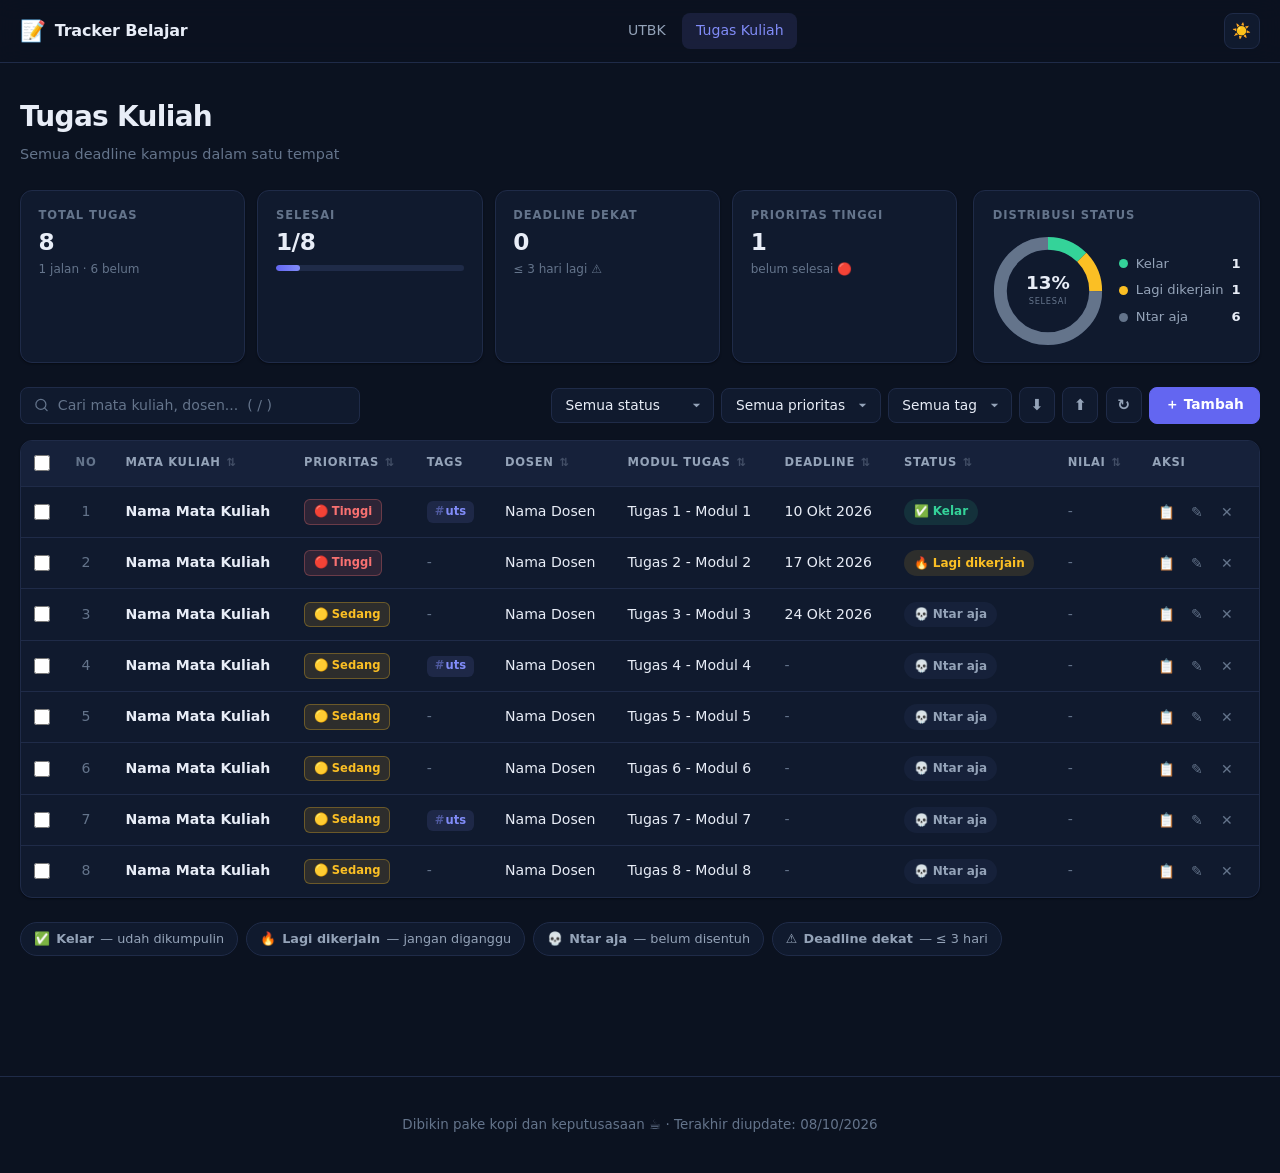
==== tugas.html @ 646f605d "init: tracker belajar" ====
<!DOCTYPE html>
<html lang="id">

<head>
    <meta charset="UTF-8">
    <meta name="viewport" content="width=device-width, initial-scale=1.0">
    <meta name="description" content="Tracker tugas kuliah">
    <meta name="theme-color" content="#0b1220">
    <title>Tugas Kuliah · Tracker Belajar</title>
    <link rel="icon" href="data:image/svg+xml,%3Csvg xmlns='http://www.w3.org/2000/svg' viewBox='0 0 100 100'%3E%3Ctext y='.9em' font-size='90'%3E%F0%9F%93%9A%3C/text%3E%3C/svg%3E">
    <link rel="manifest" href="manifest.json">
    <link rel="stylesheet" href="css/style.css">
</head>

<body data-page="tugas">

    <header class="site-header">
        <div class="container header-inner">
            <a href="index.html" class="brand">
                <span class="brand-icon">📝</span>
                <span class="brand-text">Tracker Belajar</span>
            </a>
            <nav class="nav">
                <a href="index.html" class="nav-link">UTBK</a>
                <a href="tugas.html" class="nav-link active">Tugas Kuliah</a>
            </nav>
            <div class="header-actions">
                <button class="icon-round" id="btn-theme" title="Ganti tema" aria-label="Ganti tema">☀️</button>
            </div>
        </div>
    </header>

    <main class="container">

        <section class="hero">
            <h1>Tugas Kuliah</h1>
            <p class="subtitle">Semua deadline kampus dalam satu tempat</p>
        </section>

        <section class="dashboard">
            <div class="stats" id="stats" aria-label="Statistik"></div>
            <div class="chart-card">
                <div class="chart-title">Distribusi Status</div>
                <div class="chart-wrap">
                    <svg id="chart" viewBox="0 0 120 120" aria-hidden="true"></svg>
                    <div class="chart-legend" id="chart-legend"></div>
                </div>
            </div>
        </section>

        <section class="toolbar">
            <div class="search-box">
                <svg viewBox="0 0 24 24" fill="none" stroke="currentColor" stroke-width="2" stroke-linecap="round" stroke-linejoin="round" aria-hidden="true">
                    <circle cx="11" cy="11" r="8"></circle>
                    <line x1="21" y1="21" x2="16.65" y2="16.65"></line>
                </svg>
                <input type="search" id="search" placeholder="Cari mata kuliah, dosen...  ( / )" aria-label="Cari">
            </div>
            <div class="filters">
                <select id="filter-status" aria-label="Filter status">
                    <option value="all">Semua status</option>
                    <option value="selesai">✅ Kelar</option>
                    <option value="progress">🔥 Lagi dikerjain</option>
                    <option value="pending">💀 Ntar aja</option>
                </select>
                <select id="filter-priority" aria-label="Filter prioritas">
                    <option value="all">Semua prioritas</option>
                    <option value="high">🔴 Tinggi</option>
                    <option value="med">🟡 Sedang</option>
                    <option value="low">🔵 Rendah</option>
                </select>
                <select id="filter-tag" aria-label="Filter tag">
                    <option value="all">Semua tag</option>
                </select>
                <button class="btn btn-icon" id="btn-export" title="Export JSON" aria-label="Export">⬇</button>
                <button class="btn btn-icon" id="btn-import" title="Import JSON" aria-label="Import">⬆</button>
                <button class="btn btn-icon" id="btn-reset" title="Reset ke data awal" aria-label="Reset">↻</button>
                <button class="btn btn-primary" id="btn-add" title="Tambah (N)">＋ Tambah</button>
                <input type="file" id="import-file" accept="application/json,.json" hidden>
            </div>
        </section>

        <div class="bulk-bar" id="bulk-bar" hidden>
            <span class="bulk-count" id="bulk-count">0 item dipilih</span>
            <span class="spacer"></span>
            <button class="btn btn-ghost" id="btn-bulk-clear">Batal</button>
            <button class="btn btn-danger" id="btn-bulk-delete">Hapus terpilih</button>
        </div>

        <section class="table-wrap">
            <table id="tugas-table">
                <thead></thead>
                <tbody></tbody>
            </table>
            <div id="empty-state" class="empty-state" hidden>
                <span class="emoji">🔍</span>
                <p>Tidak ada data yang cocok. Coba ubah filter atau kata kunci.</p>
            </div>
        </section>

        <section class="legend">
            <span class="legend-item">✅ <strong>Kelar</strong> — udah dikumpulin</span>
            <span class="legend-item">🔥 <strong>Lagi dikerjain</strong> — jangan diganggu</span>
            <span class="legend-item">💀 <strong>Ntar aja</strong> — belum disentuh</span>
            <span class="legend-item">⚠️ <strong>Deadline dekat</strong> — ≤ 3 hari</span>
        </section>

    </main>

    <footer class="site-footer">
        <div class="container">
            <p>Dibikin pake kopi dan keputusasaan ☕ · Terakhir diupdate:
                <time datetime="2026-10-08">08/10/2026</time>
            </p>
        </div>
    </footer>

    <!-- Timer bar disembunyikan di halaman ini (ga ada durasi), tapi tetap ada buat error safety -->
    <div class="running-timer" id="running-timer" hidden>
        <span class="running-dot"></span>
        <span class="running-label" id="running-label">Fokus</span>
        <span class="running-time" id="running-time">00:00:00</span>
        <button class="btn btn-primary" id="btn-stop-timer">Stop &amp; Simpan</button>
        <button class="btn btn-ghost" id="btn-cancel-timer">Batal</button>
    </div>

    <div class="modal-backdrop" id="modal" hidden>
        <div class="modal" role="dialog" aria-modal="true" aria-labelledby="modal-title">
            <header class="modal-header">
                <h2 id="modal-title">Tambah Data</h2>
                <button class="btn-close" id="modal-close" aria-label="Tutup">×</button>
            </header>
            <form id="form" class="modal-body" novalidate></form>
        </div>
    </div>

    <div class="toast-container" id="toast-container" aria-live="polite"></div>

    <script src="js/app.js"></script>
</body>

</html>
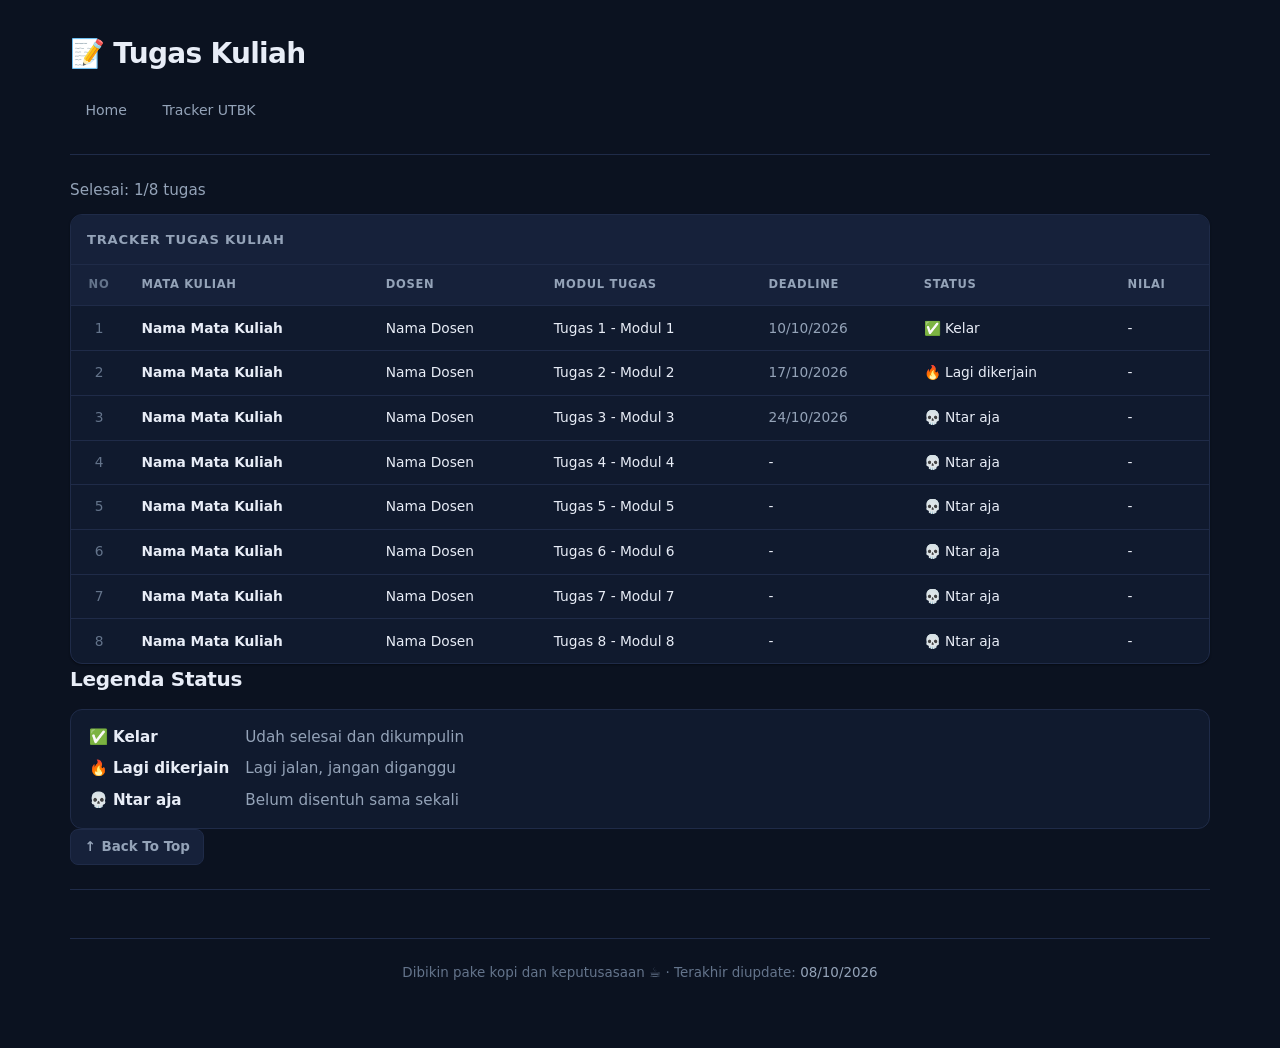
==== commit e028ce79: "style: dark dove theme" ====
--- a/tugas.html
+++ b/tugas.html
@@ -6,137 +6,131 @@
     <meta name="viewport" content="width=device-width, initial-scale=1.0">
     <meta name="description" content="Tracker tugas kuliah">
     <meta name="theme-color" content="#0b1220">
-    <title>Tugas Kuliah · Tracker Belajar</title>
+    <title>Tugas Kuliah</title>
     <link rel="icon" href="data:image/svg+xml,%3Csvg xmlns='http://www.w3.org/2000/svg' viewBox='0 0 100 100'%3E%3Ctext y='.9em' font-size='90'%3E%F0%9F%93%9A%3C/text%3E%3C/svg%3E">
-    <link rel="manifest" href="manifest.json">
     <link rel="stylesheet" href="css/style.css">
 </head>
 
-<body data-page="tugas">
-
-    <header class="site-header">
-        <div class="container header-inner">
-            <a href="index.html" class="brand">
-                <span class="brand-icon">📝</span>
-                <span class="brand-text">Tracker Belajar</span>
-            </a>
-            <nav class="nav">
-                <a href="index.html" class="nav-link">UTBK</a>
-                <a href="tugas.html" class="nav-link active">Tugas Kuliah</a>
-            </nav>
-            <div class="header-actions">
-                <button class="icon-round" id="btn-theme" title="Ganti tema" aria-label="Ganti tema">☀️</button>
-            </div>
+<body>
+    <header>
+        <h1>📝 Tugas Kuliah</h1>
+        <nav>
+            <ul>
+                <li><a href="index.html">Home</a></li>
+                <li><a href="index.html#utbk">Tracker UTBK</a></li>
+            </ul>
+        </nav>
+    </header>
+    <hr>
+    <main>
+        <p>Selesai: 1/8 tugas</p>
+        <div class="table-wrap">
+            <table>
+                <caption>Tracker Tugas Kuliah</caption>
+                <thead>
+                    <tr>
+                        <th scope="col">No</th>
+                        <th scope="col">Mata Kuliah</th>
+                        <th scope="col">Dosen</th>
+                        <th scope="col">Modul Tugas</th>
+                        <th scope="col">Deadline</th>
+                        <th scope="col">Status</th>
+                        <th scope="col">Nilai</th>
+                    </tr>
+                </thead>
+                <tbody>
+                    <tr>
+                        <td>1</td>
+                        <th scope="row">Nama Mata Kuliah</th>
+                        <td>Nama Dosen</td>
+                        <td>Tugas 1 - Modul 1</td>
+                        <td><time datetime="2026-10-10">10/10/2026</time></td>
+                        <td>✅ Kelar</td>
+                        <td>-</td>
+                    </tr>
+                    <tr>
+                        <td>2</td>
+                        <th scope="row">Nama Mata Kuliah</th>
+                        <td>Nama Dosen</td>
+                        <td>Tugas 2 - Modul 2</td>
+                        <td><time datetime="2026-10-17">17/10/2026</time></td>
+                        <td>🔥 Lagi dikerjain</td>
+                        <td>-</td>
+                    </tr>
+                    <tr>
+                        <td>3</td>
+                        <th scope="row">Nama Mata Kuliah</th>
+                        <td>Nama Dosen</td>
+                        <td>Tugas 3 - Modul 3</td>
+                        <td><time datetime="2026-10-24">24/10/2026</time></td>
+                        <td>💀 Ntar aja</td>
+                        <td>-</td>
+                    </tr>
+                    <tr>
+                        <td>4</td>
+                        <th scope="row">Nama Mata Kuliah</th>
+                        <td>Nama Dosen</td>
+                        <td>Tugas 4 - Modul 4</td>
+                        <td>-</td>
+                        <td>💀 Ntar aja</td>
+                        <td>-</td>
+                    </tr>
+                    <tr>
+                        <td>5</td>
+                        <th scope="row">Nama Mata Kuliah</th>
+                        <td>Nama Dosen</td>
+                        <td>Tugas 5 - Modul 5</td>
+                        <td>-</td>
+                        <td>💀 Ntar aja</td>
+                        <td>-</td>
+                    </tr>
+                    <tr>
+                        <td>6</td>
+                        <th scope="row">Nama Mata Kuliah</th>
+                        <td>Nama Dosen</td>
+                        <td>Tugas 6 - Modul 6</td>
+                        <td>-</td>
+                        <td>💀 Ntar aja</td>
+                        <td>-</td>
+                    </tr>
+                    <tr>
+                        <td>7</td>
+                        <th scope="row">Nama Mata Kuliah</th>
+                        <td>Nama Dosen</td>
+                        <td>Tugas 7 - Modul 7</td>
+                        <td>-</td>
+                        <td>💀 Ntar aja</td>
+                        <td>-</td>
+                    </tr>
+                    <tr>
+                        <td>8</td>
+                        <th scope="row">Nama Mata Kuliah</th>
+                        <td>Nama Dosen</td>
+                        <td>Tugas 8 - Modul 8</td>
+                        <td>-</td>
+                        <td>💀 Ntar aja</td>
+                        <td>-</td>
+                    </tr>
+                </tbody>
+            </table>
         </div>
-    </header>
-
-    <main class="container">
-
-        <section class="hero">
-            <h1>Tugas Kuliah</h1>
-            <p class="subtitle">Semua deadline kampus dalam satu tempat</p>
-        </section>
-
-        <section class="dashboard">
-            <div class="stats" id="stats" aria-label="Statistik"></div>
-            <div class="chart-card">
-                <div class="chart-title">Distribusi Status</div>
-                <div class="chart-wrap">
-                    <svg id="chart" viewBox="0 0 120 120" aria-hidden="true"></svg>
-                    <div class="chart-legend" id="chart-legend"></div>
-                </div>
-            </div>
-        </section>
-
-        <section class="toolbar">
-            <div class="search-box">
-                <svg viewBox="0 0 24 24" fill="none" stroke="currentColor" stroke-width="2" stroke-linecap="round" stroke-linejoin="round" aria-hidden="true">
-                    <circle cx="11" cy="11" r="8"></circle>
-                    <line x1="21" y1="21" x2="16.65" y2="16.65"></line>
-                </svg>
-                <input type="search" id="search" placeholder="Cari mata kuliah, dosen...  ( / )" aria-label="Cari">
-            </div>
-            <div class="filters">
-                <select id="filter-status" aria-label="Filter status">
-                    <option value="all">Semua status</option>
-                    <option value="selesai">✅ Kelar</option>
-                    <option value="progress">🔥 Lagi dikerjain</option>
-                    <option value="pending">💀 Ntar aja</option>
-                </select>
-                <select id="filter-priority" aria-label="Filter prioritas">
-                    <option value="all">Semua prioritas</option>
-                    <option value="high">🔴 Tinggi</option>
-                    <option value="med">🟡 Sedang</option>
-                    <option value="low">🔵 Rendah</option>
-                </select>
-                <select id="filter-tag" aria-label="Filter tag">
-                    <option value="all">Semua tag</option>
-                </select>
-                <button class="btn btn-icon" id="btn-export" title="Export JSON" aria-label="Export">⬇</button>
-                <button class="btn btn-icon" id="btn-import" title="Import JSON" aria-label="Import">⬆</button>
-                <button class="btn btn-icon" id="btn-reset" title="Reset ke data awal" aria-label="Reset">↻</button>
-                <button class="btn btn-primary" id="btn-add" title="Tambah (N)">＋ Tambah</button>
-                <input type="file" id="import-file" accept="application/json,.json" hidden>
-            </div>
-        </section>
-
-        <div class="bulk-bar" id="bulk-bar" hidden>
-            <span class="bulk-count" id="bulk-count">0 item dipilih</span>
-            <span class="spacer"></span>
-            <button class="btn btn-ghost" id="btn-bulk-clear">Batal</button>
-            <button class="btn btn-danger" id="btn-bulk-delete">Hapus terpilih</button>
-        </div>
-
-        <section class="table-wrap">
-            <table id="tugas-table">
-                <thead></thead>
-                <tbody></tbody>
-            </table>
-            <div id="empty-state" class="empty-state" hidden>
-                <span class="emoji">🔍</span>
-                <p>Tidak ada data yang cocok. Coba ubah filter atau kata kunci.</p>
-            </div>
-        </section>
-
-        <section class="legend">
-            <span class="legend-item">✅ <strong>Kelar</strong> — udah dikumpulin</span>
-            <span class="legend-item">🔥 <strong>Lagi dikerjain</strong> — jangan diganggu</span>
-            <span class="legend-item">💀 <strong>Ntar aja</strong> — belum disentuh</span>
-            <span class="legend-item">⚠️ <strong>Deadline dekat</strong> — ≤ 3 hari</span>
-        </section>
-
+        <h2>Legenda Status</h2>
+        <dl>
+            <dt>✅ Kelar</dt>
+            <dd>Udah selesai dan dikumpulin</dd>
+            <dt>🔥 Lagi dikerjain</dt>
+            <dd>Lagi jalan, jangan diganggu</dd>
+            <dt>💀 Ntar aja</dt>
+            <dd>Belum disentuh sama sekali</dd>
+        </dl>
+        <p>
+            <a href="#">Back To Top</a>
+        </p>
     </main>
-
-    <footer class="site-footer">
-        <div class="container">
-            <p>Dibikin pake kopi dan keputusasaan ☕ · Terakhir diupdate:
-                <time datetime="2026-10-08">08/10/2026</time>
-            </p>
-        </div>
+    <hr>
+    <footer>
+        <p>Dibikin pake kopi dan keputusasaan ☕ &middot; Terakhir diupdate: <time datetime="2026-10-08">08/10/2026</time></p>
     </footer>
-
-    <!-- Timer bar disembunyikan di halaman ini (ga ada durasi), tapi tetap ada buat error safety -->
-    <div class="running-timer" id="running-timer" hidden>
-        <span class="running-dot"></span>
-        <span class="running-label" id="running-label">Fokus</span>
-        <span class="running-time" id="running-time">00:00:00</span>
-        <button class="btn btn-primary" id="btn-stop-timer">Stop &amp; Simpan</button>
-        <button class="btn btn-ghost" id="btn-cancel-timer">Batal</button>
-    </div>
-
-    <div class="modal-backdrop" id="modal" hidden>
-        <div class="modal" role="dialog" aria-modal="true" aria-labelledby="modal-title">
-            <header class="modal-header">
-                <h2 id="modal-title">Tambah Data</h2>
-                <button class="btn-close" id="modal-close" aria-label="Tutup">×</button>
-            </header>
-            <form id="form" class="modal-body" novalidate></form>
-        </div>
-    </div>
-
-    <div class="toast-container" id="toast-container" aria-live="polite"></div>
-
-    <script src="js/app.js"></script>
 </body>
 
 </html>
--- a/css/style.css
+++ b/css/style.css
@@ -0,0 +1,335 @@
+/* ============================================================
+   Tracker Belajar — Dark Dove (simple, no JS)
+   ============================================================ */
+
+:root {
+    --bg:          #0b1220;
+    --bg-1:        #101a2e;
+    --bg-2:        #16213a;
+    --bg-3:        #1f2b48;
+
+    --border:      #1f2b48;
+    --border-2:    #2c3a5c;
+
+    --text:        #e8edf7;
+    --text-dim:    #94a3b8;
+    --text-mute:   #64748b;
+
+    --accent:      #818cf8;
+    --accent-2:    #6366f1;
+    --accent-soft: rgba(129, 140, 248, 0.12);
+
+    --radius:      12px;
+    --radius-sm:   8px;
+    --shadow-sm:   0 1px 2px rgba(0, 0, 0, 0.4);
+
+    color-scheme: dark;
+}
+
+* { box-sizing: border-box; }
+
+html { font-size: 16px; scroll-behavior: smooth; }
+
+body {
+    min-height: 100vh;
+    max-width: 1180px;
+    margin: 0 auto;
+    padding: 2rem 1.25rem 4rem;
+    background: var(--bg);
+    color: var(--text);
+    font-family: ui-sans-serif, system-ui, -apple-system, "Segoe UI", Roboto,
+                 "Helvetica Neue", Arial, sans-serif;
+    font-size: 0.95rem;
+    line-height: 1.55;
+    -webkit-font-smoothing: antialiased;
+}
+
+/* ---------- Header ---------- */
+header { margin-bottom: 1.5rem; }
+
+header h1 {
+    margin: 0 0 1rem;
+    font-size: clamp(1.4rem, 2.5vw, 1.75rem);
+    font-weight: 800;
+    letter-spacing: -0.025em;
+    color: var(--text);
+}
+
+header nav ul {
+    display: flex;
+    flex-wrap: wrap;
+    gap: 0.3rem;
+    list-style: none;
+    padding: 0;
+    margin: 0;
+}
+
+header nav a {
+    display: inline-block;
+    color: var(--text-dim);
+    text-decoration: none;
+    padding: 0.45rem 0.9rem;
+    border-radius: 8px;
+    font-size: 0.88rem;
+    font-weight: 500;
+    transition: all 0.15s ease;
+    border: 1px solid transparent;
+}
+
+header nav a:hover {
+    color: var(--text);
+    background: var(--bg-2);
+    border-color: var(--border);
+}
+
+/* ---------- HR ---------- */
+hr {
+    border: none;
+    border-top: 1px solid var(--border);
+    margin: 1.5rem 0;
+}
+
+/* ---------- Main ---------- */
+article, section { margin-bottom: 2rem; }
+
+h2 {
+    font-size: 1.25rem;
+    font-weight: 700;
+    letter-spacing: -0.015em;
+    margin: 0 0 0.85rem;
+    color: var(--text);
+}
+
+h3 {
+    font-size: 1rem;
+    font-weight: 700;
+    margin: 0 0 0.5rem;
+    color: var(--text);
+}
+
+p { margin: 0 0 0.75rem; color: var(--text-dim); }
+
+a { color: var(--accent); text-decoration: none; transition: color 0.15s; }
+a:hover { color: #a5b4fc; text-decoration: underline; }
+
+abbr {
+    text-decoration: underline dotted;
+    text-underline-offset: 2px;
+    cursor: help;
+}
+
+code {
+    font-family: ui-monospace, "SF Mono", "Cascadia Code", "JetBrains Mono",
+                 "Courier New", monospace;
+    font-size: 0.85em;
+    padding: 0.15rem 0.4rem;
+    background: var(--bg-2);
+    border: 1px solid var(--border);
+    border-radius: 5px;
+    color: var(--accent);
+}
+
+/* ---------- Aside / details ---------- */
+aside {
+    margin: 1rem 0;
+    padding: 1rem 1.1rem;
+    background: var(--bg-1);
+    border: 1px solid var(--border);
+    border-radius: var(--radius);
+}
+
+details summary {
+    cursor: pointer;
+    font-weight: 600;
+    color: var(--text);
+    padding: 0.2rem 0;
+    user-select: none;
+}
+
+details summary:hover { color: var(--accent); }
+
+details[open] summary {
+    margin-bottom: 0.6rem;
+    padding-bottom: 0.6rem;
+    border-bottom: 1px solid var(--border);
+}
+
+details p { margin: 0.5rem 0; }
+
+/* ---------- Table ---------- */
+.table-wrap {
+    overflow-x: auto;
+    background: var(--bg-1);
+    border: 1px solid var(--border);
+    border-radius: var(--radius);
+    box-shadow: var(--shadow-sm);
+    scrollbar-width: thin;
+    scrollbar-color: var(--border-2) transparent;
+}
+
+.table-wrap::-webkit-scrollbar { height: 8px; }
+.table-wrap::-webkit-scrollbar-track { background: transparent; }
+.table-wrap::-webkit-scrollbar-thumb {
+    background: var(--border-2);
+    border-radius: 999px;
+}
+
+table {
+    width: 100%;
+    border-collapse: collapse;
+    font-size: 0.86rem;
+}
+
+caption {
+    padding: 0.9rem 1rem;
+    font-weight: 700;
+    font-size: 0.82rem;
+    color: var(--text-dim);
+    text-align: left;
+    text-transform: uppercase;
+    letter-spacing: 0.06em;
+    border-bottom: 1px solid var(--border);
+    background: var(--bg-2);
+}
+
+thead {
+    background: var(--bg-2);
+    border-bottom: 1px solid var(--border);
+}
+
+thead th {
+    text-align: left;
+    padding: 0.7rem 0.9rem;
+    font-size: 0.72rem;
+    text-transform: uppercase;
+    letter-spacing: 0.06em;
+    color: var(--text-dim);
+    font-weight: 600;
+    white-space: nowrap;
+    border: none;
+}
+
+tbody tr {
+    border-top: 1px solid var(--border);
+    transition: background 0.12s ease;
+}
+
+tbody tr:hover { background: var(--bg-2); }
+
+tbody td,
+tbody th {
+    padding: 0.7rem 0.9rem;
+    text-align: left;
+    border: none;
+    color: var(--text);
+    white-space: nowrap;
+    font-weight: normal;
+    font-family: inherit;
+}
+
+tbody th[scope="row"] {
+    font-weight: 700;
+    color: var(--text);
+}
+
+tbody td a {
+    color: var(--accent);
+    font-weight: 600;
+    font-size: 0.85rem;
+}
+
+tbody td a:hover { color: #a5b4fc; }
+
+td:first-child,
+thead th:first-child {
+    text-align: center;
+    width: 56px;
+    color: var(--text-mute);
+    font-variant-numeric: tabular-nums;
+}
+
+time { color: var(--text-dim); font-variant-numeric: tabular-nums; }
+
+tfoot td {
+    padding: 0.85rem 1rem;
+    background: var(--bg-2);
+    font-weight: 600;
+    color: var(--text-dim);
+    white-space: normal;
+    border-top: 1px solid var(--border);
+    font-size: 0.82rem;
+}
+
+/* ---------- Definition list ---------- */
+dl {
+    display: grid;
+    grid-template-columns: max-content 1fr;
+    gap: 0.5rem 1rem;
+    margin: 0;
+    padding: 1rem 1.1rem;
+    background: var(--bg-1);
+    border: 1px solid var(--border);
+    border-radius: var(--radius);
+}
+
+dt {
+    font-weight: 700;
+    color: var(--text);
+    white-space: nowrap;
+}
+
+dd { margin: 0; color: var(--text-dim); }
+
+/* ---------- Footer ---------- */
+footer {
+    margin-top: 3rem;
+    padding-top: 1.5rem;
+    border-top: 1px solid var(--border);
+    color: var(--text-mute);
+    font-size: 0.84rem;
+    text-align: center;
+}
+
+footer p { margin: 0; color: var(--text-mute); }
+
+/* ---------- Back to top ---------- */
+a[href="#"] {
+    display: inline-flex;
+    align-items: center;
+    gap: 0.35rem;
+    padding: 0.4rem 0.85rem;
+    background: var(--bg-2);
+    border: 1px solid var(--border);
+    border-radius: 8px;
+    font-size: 0.84rem;
+    font-weight: 600;
+    color: var(--text-dim);
+    text-decoration: none;
+    transition: all 0.15s;
+}
+
+a[href="#"]:hover {
+    color: var(--accent);
+    border-color: var(--accent-2);
+    background: var(--accent-soft);
+    text-decoration: none;
+}
+
+a[href="#"]::before { content: '↑'; }
+
+/* ---------- Responsive ---------- */
+@media (max-width: 768px) {
+    body { padding: 1.5rem 1rem 3rem; }
+    header h1 { font-size: 1.3rem; }
+    table { font-size: 0.8rem; }
+    thead th, tbody td, tbody th { padding: 0.55rem 0.7rem; }
+    caption { padding: 0.75rem 0.85rem; font-size: 0.75rem; }
+    dl { grid-template-columns: 1fr; gap: 0.15rem; }
+    dt { margin-top: 0.5rem; }
+    dt:first-child { margin-top: 0; }
+}
+
+@media (max-width: 480px) {
+    body { font-size: 0.92rem; }
+    table { font-size: 0.75rem; }
+}
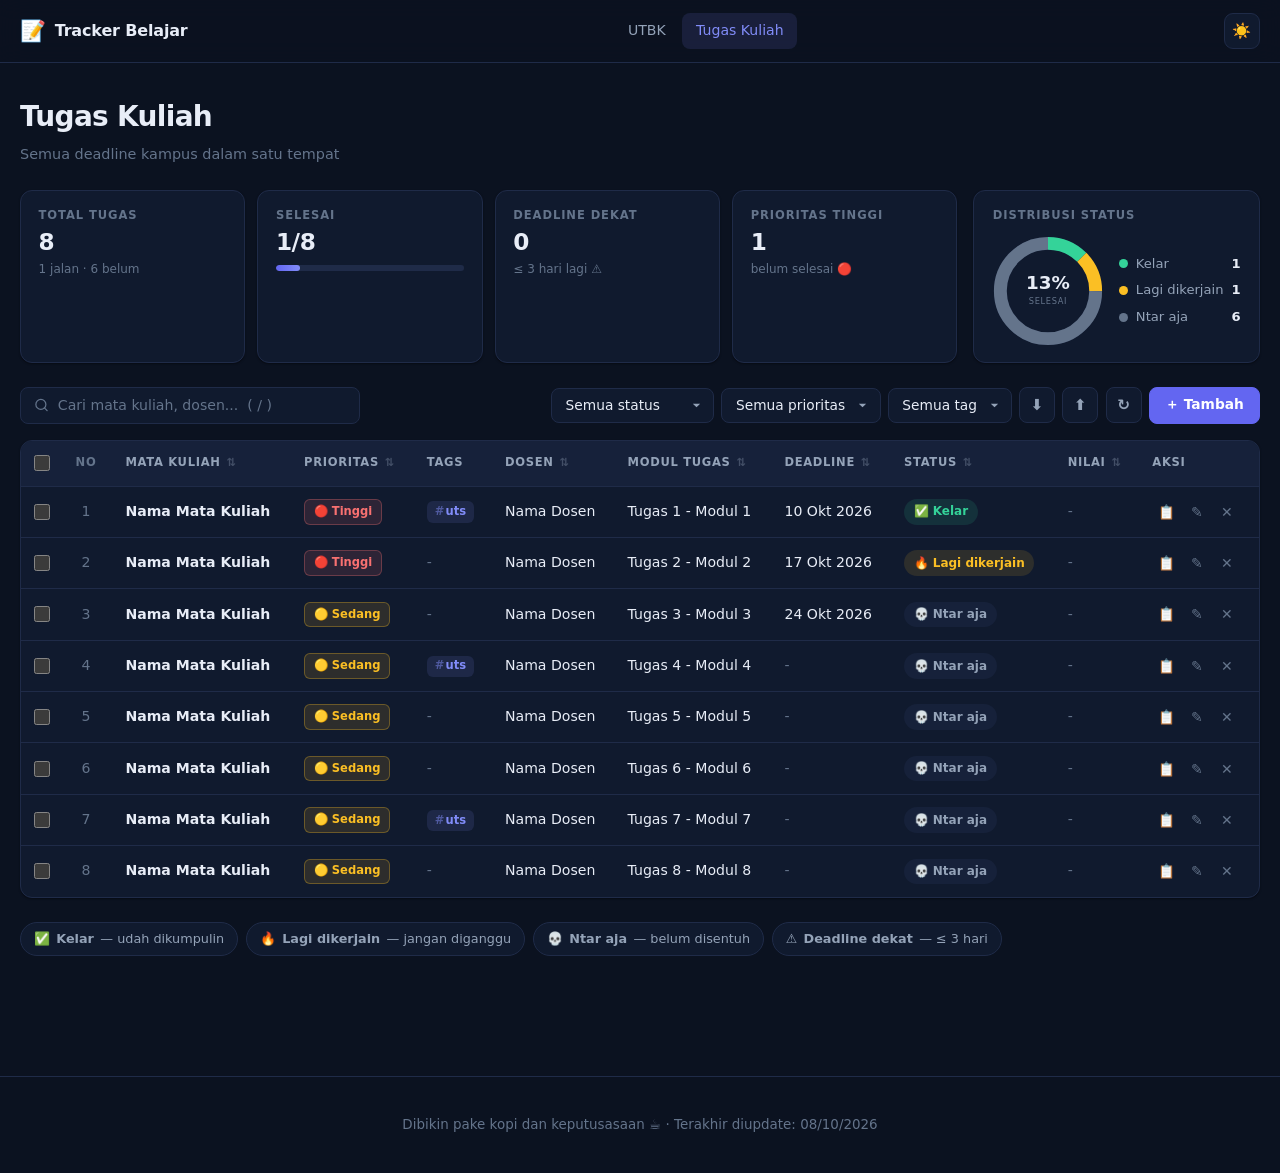
==== commit 862731d3: "feat: v5 dark dove + CRUD lengkap, matiin SW" ====
--- a/tugas.html
+++ b/tugas.html
@@ -6,131 +6,136 @@
     <meta name="viewport" content="width=device-width, initial-scale=1.0">
     <meta name="description" content="Tracker tugas kuliah">
     <meta name="theme-color" content="#0b1220">
-    <title>Tugas Kuliah</title>
+    <title>Tugas Kuliah · Tracker Belajar</title>
     <link rel="icon" href="data:image/svg+xml,%3Csvg xmlns='http://www.w3.org/2000/svg' viewBox='0 0 100 100'%3E%3Ctext y='.9em' font-size='90'%3E%F0%9F%93%9A%3C/text%3E%3C/svg%3E">
+    <link rel="manifest" href="manifest.json">
     <link rel="stylesheet" href="css/style.css">
 </head>
 
-<body>
-    <header>
-        <h1>📝 Tugas Kuliah</h1>
-        <nav>
-            <ul>
-                <li><a href="index.html">Home</a></li>
-                <li><a href="index.html#utbk">Tracker UTBK</a></li>
-            </ul>
-        </nav>
+<body data-page="tugas">
+
+    <header class="site-header">
+        <div class="container header-inner">
+            <a href="index.html" class="brand">
+                <span class="brand-icon">📝</span>
+                <span class="brand-text">Tracker Belajar</span>
+            </a>
+            <nav class="nav">
+                <a href="index.html" class="nav-link">UTBK</a>
+                <a href="tugas.html" class="nav-link active">Tugas Kuliah</a>
+            </nav>
+            <div class="header-actions">
+                <button class="icon-round" id="btn-theme" title="Ganti tema" aria-label="Ganti tema">☀️</button>
+            </div>
+        </div>
     </header>
-    <hr>
-    <main>
-        <p>Selesai: 1/8 tugas</p>
-        <div class="table-wrap">
-            <table>
-                <caption>Tracker Tugas Kuliah</caption>
-                <thead>
-                    <tr>
-                        <th scope="col">No</th>
-                        <th scope="col">Mata Kuliah</th>
-                        <th scope="col">Dosen</th>
-                        <th scope="col">Modul Tugas</th>
-                        <th scope="col">Deadline</th>
-                        <th scope="col">Status</th>
-                        <th scope="col">Nilai</th>
-                    </tr>
-                </thead>
-                <tbody>
-                    <tr>
-                        <td>1</td>
-                        <th scope="row">Nama Mata Kuliah</th>
-                        <td>Nama Dosen</td>
-                        <td>Tugas 1 - Modul 1</td>
-                        <td><time datetime="2026-10-10">10/10/2026</time></td>
-                        <td>✅ Kelar</td>
-                        <td>-</td>
-                    </tr>
-                    <tr>
-                        <td>2</td>
-                        <th scope="row">Nama Mata Kuliah</th>
-                        <td>Nama Dosen</td>
-                        <td>Tugas 2 - Modul 2</td>
-                        <td><time datetime="2026-10-17">17/10/2026</time></td>
-                        <td>🔥 Lagi dikerjain</td>
-                        <td>-</td>
-                    </tr>
-                    <tr>
-                        <td>3</td>
-                        <th scope="row">Nama Mata Kuliah</th>
-                        <td>Nama Dosen</td>
-                        <td>Tugas 3 - Modul 3</td>
-                        <td><time datetime="2026-10-24">24/10/2026</time></td>
-                        <td>💀 Ntar aja</td>
-                        <td>-</td>
-                    </tr>
-                    <tr>
-                        <td>4</td>
-                        <th scope="row">Nama Mata Kuliah</th>
-                        <td>Nama Dosen</td>
-                        <td>Tugas 4 - Modul 4</td>
-                        <td>-</td>
-                        <td>💀 Ntar aja</td>
-                        <td>-</td>
-                    </tr>
-                    <tr>
-                        <td>5</td>
-                        <th scope="row">Nama Mata Kuliah</th>
-                        <td>Nama Dosen</td>
-                        <td>Tugas 5 - Modul 5</td>
-                        <td>-</td>
-                        <td>💀 Ntar aja</td>
-                        <td>-</td>
-                    </tr>
-                    <tr>
-                        <td>6</td>
-                        <th scope="row">Nama Mata Kuliah</th>
-                        <td>Nama Dosen</td>
-                        <td>Tugas 6 - Modul 6</td>
-                        <td>-</td>
-                        <td>💀 Ntar aja</td>
-                        <td>-</td>
-                    </tr>
-                    <tr>
-                        <td>7</td>
-                        <th scope="row">Nama Mata Kuliah</th>
-                        <td>Nama Dosen</td>
-                        <td>Tugas 7 - Modul 7</td>
-                        <td>-</td>
-                        <td>💀 Ntar aja</td>
-                        <td>-</td>
-                    </tr>
-                    <tr>
-                        <td>8</td>
-                        <th scope="row">Nama Mata Kuliah</th>
-                        <td>Nama Dosen</td>
-                        <td>Tugas 8 - Modul 8</td>
-                        <td>-</td>
-                        <td>💀 Ntar aja</td>
-                        <td>-</td>
-                    </tr>
-                </tbody>
+
+    <main class="container">
+
+        <section class="hero">
+            <h1>Tugas Kuliah</h1>
+            <p class="subtitle">Semua deadline kampus dalam satu tempat</p>
+        </section>
+
+        <section class="dashboard">
+            <div class="stats" id="stats" aria-label="Statistik"></div>
+            <div class="chart-card">
+                <div class="chart-title">Distribusi Status</div>
+                <div class="chart-wrap">
+                    <svg id="chart" viewBox="0 0 120 120" aria-hidden="true"></svg>
+                    <div class="chart-legend" id="chart-legend"></div>
+                </div>
+            </div>
+        </section>
+
+        <section class="toolbar">
+            <div class="search-box">
+                <svg viewBox="0 0 24 24" fill="none" stroke="currentColor" stroke-width="2" stroke-linecap="round" stroke-linejoin="round" aria-hidden="true">
+                    <circle cx="11" cy="11" r="8"></circle>
+                    <line x1="21" y1="21" x2="16.65" y2="16.65"></line>
+                </svg>
+                <input type="search" id="search" placeholder="Cari mata kuliah, dosen...  ( / )" aria-label="Cari">
+            </div>
+            <div class="filters">
+                <select id="filter-status" aria-label="Filter status">
+                    <option value="all">Semua status</option>
+                    <option value="selesai">✅ Kelar</option>
+                    <option value="progress">🔥 Lagi dikerjain</option>
+                    <option value="pending">💀 Ntar aja</option>
+                </select>
+                <select id="filter-priority" aria-label="Filter prioritas">
+                    <option value="all">Semua prioritas</option>
+                    <option value="high">🔴 Tinggi</option>
+                    <option value="med">🟡 Sedang</option>
+                    <option value="low">🔵 Rendah</option>
+                </select>
+                <select id="filter-tag" aria-label="Filter tag">
+                    <option value="all">Semua tag</option>
+                </select>
+                <button class="btn btn-icon" id="btn-export" title="Export JSON" aria-label="Export">⬇</button>
+                <button class="btn btn-icon" id="btn-import" title="Import JSON" aria-label="Import">⬆</button>
+                <button class="btn btn-icon" id="btn-reset" title="Reset ke data awal" aria-label="Reset">↻</button>
+                <button class="btn btn-primary" id="btn-add" title="Tambah (N)">＋ Tambah</button>
+                <input type="file" id="import-file" accept="application/json,.json" hidden>
+            </div>
+        </section>
+
+        <div class="bulk-bar" id="bulk-bar" hidden>
+            <span class="bulk-count" id="bulk-count">0 item dipilih</span>
+            <span class="spacer"></span>
+            <button class="btn btn-ghost" id="btn-bulk-clear">Batal</button>
+            <button class="btn btn-danger" id="btn-bulk-delete">Hapus terpilih</button>
+        </div>
+
+        <section class="table-wrap">
+            <table id="tugas-table">
+                <thead></thead>
+                <tbody></tbody>
             </table>
+            <div id="empty-state" class="empty-state" hidden>
+                <span class="emoji">🔍</span>
+                <p>Tidak ada data yang cocok. Coba ubah filter atau kata kunci.</p>
+            </div>
+        </section>
+
+        <section class="legend">
+            <span class="legend-item">✅ <strong>Kelar</strong> — udah dikumpulin</span>
+            <span class="legend-item">🔥 <strong>Lagi dikerjain</strong> — jangan diganggu</span>
+            <span class="legend-item">💀 <strong>Ntar aja</strong> — belum disentuh</span>
+            <span class="legend-item">⚠️ <strong>Deadline dekat</strong> — ≤ 3 hari</span>
+        </section>
+
+    </main>
+
+    <footer class="site-footer">
+        <div class="container">
+            <p>Dibikin pake kopi dan keputusasaan ☕ · Terakhir diupdate:
+                <time datetime="2026-10-08">08/10/2026</time>
+            </p>
         </div>
-        <h2>Legenda Status</h2>
-        <dl>
-            <dt>✅ Kelar</dt>
-            <dd>Udah selesai dan dikumpulin</dd>
-            <dt>🔥 Lagi dikerjain</dt>
-            <dd>Lagi jalan, jangan diganggu</dd>
-            <dt>💀 Ntar aja</dt>
-            <dd>Belum disentuh sama sekali</dd>
-        </dl>
-        <p>
-            <a href="#">Back To Top</a>
-        </p>
-    </main>
-    <hr>
-    <footer>
-        <p>Dibikin pake kopi dan keputusasaan ☕ &middot; Terakhir diupdate: <time datetime="2026-10-08">08/10/2026</time></p>
     </footer>
+
+    <div class="running-timer" id="running-timer" hidden>
+        <span class="running-dot"></span>
+        <span class="running-label" id="running-label">Fokus</span>
+        <span class="running-time" id="running-time">00:00:00</span>
+        <button class="btn btn-primary" id="btn-stop-timer">Stop &amp; Simpan</button>
+        <button class="btn btn-ghost" id="btn-cancel-timer">Batal</button>
+    </div>
+
+    <div class="modal-backdrop" id="modal" hidden>
+        <div class="modal" role="dialog" aria-modal="true" aria-labelledby="modal-title">
+            <header class="modal-header">
+                <h2 id="modal-title">Tambah Data</h2>
+                <button class="btn-close" id="modal-close" aria-label="Tutup">×</button>
+            </header>
+            <form id="form" class="modal-body" novalidate></form>
+        </div>
+    </div>
+
+    <div class="toast-container" id="toast-container" aria-live="polite"></div>
+
+    <script src="js/app.js"></script>
 </body>
 
 </html>
--- a/css/style.css
+++ b/css/style.css
@@ -1,40 +1,70 @@
 /* ============================================================
-   Tracker Belajar — Dark Dove (simple, no JS)
+   Tracker Belajar v5 — Dove Dark · Full Features
    ============================================================ */
 
 :root {
-    --bg:          #0b1220;
-    --bg-1:        #101a2e;
-    --bg-2:        #16213a;
-    --bg-3:        #1f2b48;
-
-    --border:      #1f2b48;
-    --border-2:    #2c3a5c;
-
-    --text:        #e8edf7;
-    --text-dim:    #94a3b8;
-    --text-mute:   #64748b;
-
-    --accent:      #818cf8;
-    --accent-2:    #6366f1;
+    --bg: #0b1220;
+    --bg-1: #101a2e;
+    --bg-2: #16213a;
+    --bg-3: #1f2b48;
+    --surface: #101a2e;
+    --border: #1f2b48;
+    --border-2: #2c3a5c;
+    --text: #e8edf7;
+    --text-dim: #94a3b8;
+    --text-mute: #64748b;
+    --accent: #818cf8;
+    --accent-2: #6366f1;
     --accent-soft: rgba(129, 140, 248, 0.12);
-
-    --radius:      12px;
-    --radius-sm:   8px;
-    --shadow-sm:   0 1px 2px rgba(0, 0, 0, 0.4);
-
+    --accent-glow: rgba(129, 140, 248, 0.25);
+    --success: #34d399;
+    --success-soft: rgba(52, 211, 153, 0.12);
+    --warn: #fbbf24;
+    --warn-soft: rgba(251, 191, 36, 0.12);
+    --danger: #f87171;
+    --danger-soft: rgba(248, 113, 113, 0.12);
+    --radius: 12px;
+    --radius-sm: 8px;
+    --shadow-sm: 0 1px 2px rgba(0, 0, 0, 0.4);
+    --shadow: 0 4px 16px rgba(0, 0, 0, 0.4);
+    --shadow-lg: 0 12px 40px rgba(0, 0, 0, 0.6);
     color-scheme: dark;
 }
 
+[data-theme="light"] {
+    --bg: #f8fafc;
+    --bg-1: #ffffff;
+    --bg-2: #f1f5f9;
+    --bg-3: #e2e8f0;
+    --surface: #ffffff;
+    --border: #e2e8f0;
+    --border-2: #cbd5e1;
+    --text: #0f172a;
+    --text-dim: #475569;
+    --text-mute: #94a3b8;
+    --accent: #6366f1;
+    --accent-2: #4f46e5;
+    --accent-soft: #eef2ff;
+    --accent-glow: rgba(99, 102, 241, 0.15);
+    --success: #10b981;
+    --success-soft: #ecfdf5;
+    --warn: #f59e0b;
+    --warn-soft: #fffbeb;
+    --danger: #ef4444;
+    --danger-soft: #fef2f2;
+    --shadow-sm: 0 1px 2px rgba(15, 23, 42, 0.04);
+    --shadow: 0 1px 3px rgba(15, 23, 42, 0.06), 0 4px 16px rgba(15, 23, 42, 0.04);
+    --shadow-lg: 0 12px 40px rgba(15, 23, 42, 0.12);
+    color-scheme: light;
+}
+
 * { box-sizing: border-box; }
 
 html { font-size: 16px; scroll-behavior: smooth; }
 
 body {
+    margin: 0;
     min-height: 100vh;
-    max-width: 1180px;
-    margin: 0 auto;
-    padding: 2rem 1.25rem 4rem;
     background: var(--bg);
     color: var(--text);
     font-family: ui-sans-serif, system-ui, -apple-system, "Segoe UI", Roboto,
@@ -42,294 +72,349 @@
     font-size: 0.95rem;
     line-height: 1.55;
     -webkit-font-smoothing: antialiased;
-}
-
-/* ---------- Header ---------- */
-header { margin-bottom: 1.5rem; }
-
-header h1 {
-    margin: 0 0 1rem;
+    transition: background 0.25s ease, color 0.25s ease;
+}
+
+.container { width: 100%; max-width: 1280px; margin: 0 auto; padding: 0 1.25rem; }
+main.container { padding-top: 2rem; padding-bottom: 6rem; }
+
+.site-header {
+    position: sticky;
+    top: 0;
+    z-index: 50;
+    background: color-mix(in srgb, var(--bg) 82%, transparent);
+    backdrop-filter: blur(12px);
+    -webkit-backdrop-filter: blur(12px);
+    border-bottom: 1px solid var(--border);
+}
+
+.header-inner {
+    display: flex;
+    align-items: center;
+    justify-content: space-between;
+    height: 62px;
+    gap: 1rem;
+}
+
+.brand {
+    display: inline-flex;
+    align-items: center;
+    gap: 0.55rem;
+    color: var(--text);
+    text-decoration: none;
+    font-weight: 700;
+    font-size: 1rem;
+    letter-spacing: -0.01em;
+}
+
+.brand-icon { font-size: 1.3rem; }
+.brand:hover .brand-text { color: var(--accent); }
+.brand-text { transition: color 0.15s ease; }
+
+.nav { display: flex; gap: 0.2rem; }
+
+.nav-link {
+    color: var(--text-dim);
+    text-decoration: none;
+    padding: 0.45rem 0.85rem;
+    border-radius: 8px;
+    font-size: 0.88rem;
+    font-weight: 500;
+    transition: all 0.15s ease;
+}
+
+.nav-link:hover { color: var(--text); background: var(--bg-2); }
+.nav-link.active { color: var(--accent); background: var(--accent-soft); }
+
+.header-actions { display: flex; align-items: center; gap: 0.4rem; }
+
+.icon-round {
+    width: 36px;
+    height: 36px;
+    display: inline-flex;
+    align-items: center;
+    justify-content: center;
+    border-radius: 9px;
+    border: 1px solid var(--border);
+    background: var(--surface);
+    color: var(--text-dim);
+    cursor: pointer;
+    font-size: 0.95rem;
+    transition: all 0.15s;
+}
+
+.icon-round:hover { color: var(--text); border-color: var(--border-2); background: var(--bg-2); }
+
+.hero { margin-bottom: 1.5rem; }
+
+.hero h1 {
+    margin: 0 0 0.3rem;
     font-size: clamp(1.4rem, 2.5vw, 1.75rem);
     font-weight: 800;
     letter-spacing: -0.025em;
     color: var(--text);
 }
 
-header nav ul {
-    display: flex;
-    flex-wrap: wrap;
-    gap: 0.3rem;
-    list-style: none;
-    padding: 0;
-    margin: 0;
-}
-
-header nav a {
-    display: inline-block;
-    color: var(--text-dim);
-    text-decoration: none;
-    padding: 0.45rem 0.9rem;
-    border-radius: 8px;
-    font-size: 0.88rem;
-    font-weight: 500;
-    transition: all 0.15s ease;
-    border: 1px solid transparent;
-}
-
-header nav a:hover {
-    color: var(--text);
-    background: var(--bg-2);
-    border-color: var(--border);
-}
-
-/* ---------- HR ---------- */
-hr {
-    border: none;
-    border-top: 1px solid var(--border);
-    margin: 1.5rem 0;
-}
-
-/* ---------- Main ---------- */
-article, section { margin-bottom: 2rem; }
-
-h2 {
-    font-size: 1.25rem;
-    font-weight: 700;
-    letter-spacing: -0.015em;
-    margin: 0 0 0.85rem;
-    color: var(--text);
-}
-
-h3 {
-    font-size: 1rem;
-    font-weight: 700;
-    margin: 0 0 0.5rem;
-    color: var(--text);
-}
-
-p { margin: 0 0 0.75rem; color: var(--text-dim); }
-
-a { color: var(--accent); text-decoration: none; transition: color 0.15s; }
-a:hover { color: #a5b4fc; text-decoration: underline; }
-
-abbr {
-    text-decoration: underline dotted;
-    text-underline-offset: 2px;
-    cursor: help;
-}
-
-code {
-    font-family: ui-monospace, "SF Mono", "Cascadia Code", "JetBrains Mono",
-                 "Courier New", monospace;
-    font-size: 0.85em;
-    padding: 0.15rem 0.4rem;
-    background: var(--bg-2);
-    border: 1px solid var(--border);
-    border-radius: 5px;
-    color: var(--accent);
-}
-
-/* ---------- Aside / details ---------- */
-aside {
-    margin: 1rem 0;
-    padding: 1rem 1.1rem;
-    background: var(--bg-1);
+.hero .subtitle { margin: 0; color: var(--text-mute); font-size: 0.9rem; }
+
+.dashboard { display: grid; grid-template-columns: 1fr auto; gap: 1rem; margin-bottom: 1.5rem; align-items: stretch; }
+.stats { display: grid; grid-template-columns: repeat(auto-fit, minmax(160px, 1fr)); gap: 0.75rem; }
+
+.stat-card {
+    background: var(--surface);
     border: 1px solid var(--border);
     border-radius: var(--radius);
-}
-
-details summary {
-    cursor: pointer;
-    font-weight: 600;
-    color: var(--text);
-    padding: 0.2rem 0;
-    user-select: none;
-}
-
-details summary:hover { color: var(--accent); }
-
-details[open] summary {
-    margin-bottom: 0.6rem;
-    padding-bottom: 0.6rem;
-    border-bottom: 1px solid var(--border);
-}
-
-details p { margin: 0.5rem 0; }
-
-/* ---------- Table ---------- */
-.table-wrap {
-    overflow-x: auto;
-    background: var(--bg-1);
-    border: 1px solid var(--border);
-    border-radius: var(--radius);
+    padding: 1rem 1.1rem;
     box-shadow: var(--shadow-sm);
-    scrollbar-width: thin;
-    scrollbar-color: var(--border-2) transparent;
-}
-
-.table-wrap::-webkit-scrollbar { height: 8px; }
-.table-wrap::-webkit-scrollbar-track { background: transparent; }
-.table-wrap::-webkit-scrollbar-thumb {
-    background: var(--border-2);
-    border-radius: 999px;
-}
-
-table {
-    width: 100%;
-    border-collapse: collapse;
-    font-size: 0.86rem;
-}
-
-caption {
-    padding: 0.9rem 1rem;
-    font-weight: 700;
-    font-size: 0.82rem;
-    color: var(--text-dim);
-    text-align: left;
-    text-transform: uppercase;
-    letter-spacing: 0.06em;
-    border-bottom: 1px solid var(--border);
-    background: var(--bg-2);
-}
-
-thead {
-    background: var(--bg-2);
-    border-bottom: 1px solid var(--border);
-}
-
-thead th {
-    text-align: left;
-    padding: 0.7rem 0.9rem;
-    font-size: 0.72rem;
-    text-transform: uppercase;
-    letter-spacing: 0.06em;
-    color: var(--text-dim);
-    font-weight: 600;
-    white-space: nowrap;
-    border: none;
-}
-
-tbody tr {
-    border-top: 1px solid var(--border);
-    transition: background 0.12s ease;
-}
-
+    transition: border-color 0.15s, box-shadow 0.15s;
+    min-width: 0;
+}
+
+.stat-card:hover { border-color: var(--border-2); box-shadow: var(--shadow); }
+
+.stat-label { font-size: 0.72rem; text-transform: uppercase; letter-spacing: 0.08em; color: var(--text-mute); font-weight: 600; margin-bottom: 0.3rem; }
+.stat-value { font-size: 1.45rem; font-weight: 800; letter-spacing: -0.02em; line-height: 1.15; color: var(--text); font-variant-numeric: tabular-nums; }
+.stat-sub { font-size: 0.75rem; color: var(--text-mute); margin-top: 0.25rem; }
+
+.progress { height: 6px; background: var(--bg-3); border-radius: 999px; overflow: hidden; margin-top: 0.6rem; }
+.progress-fill { height: 100%; background: linear-gradient(90deg, var(--accent-2), var(--accent)); border-radius: 999px; transition: width 0.5s cubic-bezier(0.22, 1, 0.36, 1); }
+
+.chart-card { background: var(--surface); border: 1px solid var(--border); border-radius: var(--radius); padding: 1rem 1.15rem; display: flex; flex-direction: column; gap: 0.7rem; min-width: 250px; box-shadow: var(--shadow-sm); }
+.chart-title { font-size: 0.72rem; text-transform: uppercase; letter-spacing: 0.08em; color: var(--text-mute); font-weight: 600; }
+.chart-wrap { display: flex; align-items: center; gap: 1rem; }
+#chart { width: 110px; height: 110px; flex-shrink: 0; }
+.chart-legend { display: flex; flex-direction: column; gap: 0.4rem; font-size: 0.82rem; flex: 1; min-width: 0; }
+.chart-legend-row { display: flex; align-items: center; gap: 0.5rem; color: var(--text-dim); }
+.chart-dot { width: 9px; height: 9px; border-radius: 50%; flex-shrink: 0; }
+.chart-count { margin-left: auto; font-weight: 700; color: var(--text); font-variant-numeric: tabular-nums; }
+.chart-empty { color: var(--text-mute); font-size: 0.82rem; font-style: italic; }
+
+.toolbar { display: flex; flex-wrap: wrap; gap: 0.7rem; align-items: center; justify-content: space-between; margin-bottom: 1rem; }
+
+.search-box { position: relative; flex: 1 1 240px; max-width: 340px; }
+.search-box svg { position: absolute; left: 0.85rem; top: 50%; transform: translateY(-50%); width: 15px; height: 15px; color: var(--text-mute); pointer-events: none; }
+.search-box input {
+    width: 100%; background: var(--surface); border: 1px solid var(--border); color: var(--text);
+    border-radius: var(--radius-sm); padding: 0.6rem 0.9rem 0.6rem 2.3rem;
+    font-size: 0.88rem; font-family: inherit; transition: border-color 0.15s, box-shadow 0.15s; outline: none;
+}
+.search-box input::placeholder { color: var(--text-mute); }
+.search-box input:focus { border-color: var(--accent); box-shadow: 0 0 0 3px var(--accent-glow); }
+
+.filters { display: flex; gap: 0.45rem; flex-wrap: wrap; align-items: center; }
+
+select {
+    background: var(--surface); border: 1px solid var(--border); color: var(--text);
+    border-radius: var(--radius-sm); padding: 0.55rem 2.1rem 0.55rem 0.85rem;
+    font-size: 0.86rem; font-family: inherit; cursor: pointer; appearance: none;
+    background-image: url("data:image/svg+xml;utf8,<svg xmlns='http://www.w3.org/2000/svg' viewBox='0 0 12 12'><path fill='%2394a3b8' d='M6 8L2 4h8z'/></svg>");
+    background-repeat: no-repeat; background-position: right 0.7rem center; background-size: 11px;
+    transition: border-color 0.15s, box-shadow 0.15s; outline: none;
+}
+select:focus { border-color: var(--accent); box-shadow: 0 0 0 3px var(--accent-glow); }
+
+.btn {
+    display: inline-flex; align-items: center; justify-content: center; gap: 0.4rem;
+    border: 1px solid var(--border); background: var(--surface); color: var(--text);
+    padding: 0.55rem 0.95rem; border-radius: var(--radius-sm);
+    font-size: 0.86rem; font-weight: 600; font-family: inherit; cursor: pointer;
+    transition: all 0.15s ease; white-space: nowrap;
+}
+.btn:hover { background: var(--bg-2); border-color: var(--border-2); }
+.btn-primary { background: var(--accent-2); border-color: var(--accent-2); color: #fff; }
+.btn-primary:hover { background: var(--accent); border-color: var(--accent); }
+.btn-ghost { background: transparent; }
+.btn-ghost:hover { background: var(--bg-2); }
+.btn-danger { color: var(--danger); border-color: color-mix(in srgb, var(--danger) 35%, var(--border)); background: var(--danger-soft); }
+.btn-danger:hover { background: color-mix(in srgb, var(--danger-soft) 60%, var(--danger) 15%); border-color: var(--danger); }
+.btn-icon { width: 36px; height: 36px; padding: 0; font-size: 0.95rem; color: var(--text-dim); }
+.btn-icon:hover { color: var(--accent); border-color: var(--border-2); }
+.btn-close { width: 32px; height: 32px; border-radius: 8px; border: 1px solid transparent; background: transparent; color: var(--text-dim); font-size: 1.3rem; line-height: 1; cursor: pointer; transition: all 0.15s; }
+.btn-close:hover { background: var(--bg-2); color: var(--text); }
+
+.bulk-bar {
+    display: flex; align-items: center; gap: 0.75rem; padding: 0.7rem 1rem;
+    background: var(--accent-soft); border: 1px solid color-mix(in srgb, var(--accent) 30%, var(--border));
+    border-radius: var(--radius-sm); margin-bottom: 0.75rem; font-size: 0.88rem;
+}
+.bulk-bar[hidden] { display: none; }
+.bulk-bar .bulk-count { font-weight: 700; color: var(--accent); }
+.bulk-bar .spacer { flex: 1; }
+
+.table-wrap { background: var(--surface); border: 1px solid var(--border); border-radius: var(--radius); overflow: hidden; box-shadow: var(--shadow-sm); }
+table { width: 100%; border-collapse: collapse; font-size: 0.88rem; }
+thead { background: var(--bg-2); border-bottom: 1px solid var(--border); }
+th { text-align: left; padding: 0.7rem 0.9rem; font-size: 0.72rem; text-transform: uppercase; letter-spacing: 0.06em; color: var(--text-dim); font-weight: 600; white-space: nowrap; user-select: none; }
+th.sortable { cursor: pointer; transition: color 0.15s, background 0.15s; }
+th.sortable:hover { color: var(--accent); background: var(--bg-3); }
+th.sortable::after { content: '⇅'; margin-left: 0.35rem; opacity: 0.35; font-size: 0.7rem; }
+th.sortable[data-sort="asc"]::after  { content: '↑'; opacity: 1; color: var(--accent); }
+th.sortable[data-sort="desc"]::after { content: '↓'; opacity: 1; color: var(--accent); }
+td { padding: 0.7rem 0.9rem; border-top: 1px solid var(--border); color: var(--text); vertical-align: middle; }
+tbody tr { transition: background 0.12s ease; }
 tbody tr:hover { background: var(--bg-2); }
-
-tbody td,
-tbody th {
-    padding: 0.7rem 0.9rem;
-    text-align: left;
-    border: none;
-    color: var(--text);
-    white-space: nowrap;
-    font-weight: normal;
-    font-family: inherit;
-}
-
-tbody th[scope="row"] {
-    font-weight: 700;
-    color: var(--text);
-}
-
-tbody td a {
-    color: var(--accent);
-    font-weight: 600;
-    font-size: 0.85rem;
-}
-
-tbody td a:hover { color: #a5b4fc; }
-
-td:first-child,
-thead th:first-child {
-    text-align: center;
-    width: 56px;
-    color: var(--text-mute);
-    font-variant-numeric: tabular-nums;
-}
-
-time { color: var(--text-dim); font-variant-numeric: tabular-nums; }
-
-tfoot td {
-    padding: 0.85rem 1rem;
-    background: var(--bg-2);
-    font-weight: 600;
-    color: var(--text-dim);
-    white-space: normal;
-    border-top: 1px solid var(--border);
-    font-size: 0.82rem;
-}
-
-/* ---------- Definition list ---------- */
-dl {
-    display: grid;
-    grid-template-columns: max-content 1fr;
-    gap: 0.5rem 1rem;
-    margin: 0;
-    padding: 1rem 1.1rem;
-    background: var(--bg-1);
-    border: 1px solid var(--border);
-    border-radius: var(--radius);
-}
-
-dt {
-    font-weight: 700;
-    color: var(--text);
-    white-space: nowrap;
-}
-
-dd { margin: 0; color: var(--text-dim); }
-
-/* ---------- Footer ---------- */
-footer {
-    margin-top: 3rem;
-    padding-top: 1.5rem;
-    border-top: 1px solid var(--border);
-    color: var(--text-mute);
-    font-size: 0.84rem;
-    text-align: center;
-}
-
-footer p { margin: 0; color: var(--text-mute); }
-
-/* ---------- Back to top ---------- */
-a[href="#"] {
-    display: inline-flex;
-    align-items: center;
-    gap: 0.35rem;
-    padding: 0.4rem 0.85rem;
-    background: var(--bg-2);
-    border: 1px solid var(--border);
-    border-radius: 8px;
-    font-size: 0.84rem;
-    font-weight: 600;
-    color: var(--text-dim);
-    text-decoration: none;
-    transition: all 0.15s;
-}
-
-a[href="#"]:hover {
-    color: var(--accent);
-    border-color: var(--accent-2);
-    background: var(--accent-soft);
-    text-decoration: none;
-}
-
-a[href="#"]::before { content: '↑'; }
-
-/* ---------- Responsive ---------- */
+tbody tr.selected { background: var(--accent-soft); }
+tbody tr.urgent { background: var(--danger-soft); }
+td.num, th.num { text-align: center; width: 50px; font-variant-numeric: tabular-nums; color: var(--text-mute); }
+td.col-check, th.col-check { width: 40px; text-align: center; padding-left: 0.5rem; padding-right: 0.5rem; }
+.row-check { width: 16px; height: 16px; accent-color: var(--accent-2); cursor: pointer; vertical-align: middle; }
+td.mono { font-family: ui-monospace, "SF Mono", "Cascadia Code", "JetBrains Mono", "Courier New", monospace; font-size: 0.82rem; color: var(--text-dim); }
+td a { color: var(--accent); text-decoration: none; font-weight: 600; font-size: 0.85rem; transition: color 0.15s; }
+td a:hover { text-decoration: underline; filter: brightness(1.15); }
+.cell-empty { color: var(--text-mute); }
+
+.tags { display: inline-flex; flex-wrap: wrap; gap: 0.25rem; }
+.tag { display: inline-block; padding: 0.12rem 0.5rem; background: var(--accent-soft); color: var(--accent); border-radius: 6px; font-size: 0.72rem; font-weight: 600; white-space: nowrap; }
+.tag::before { content: '#'; opacity: 0.5; margin-right: 1px; }
+
+.priority { display: inline-flex; align-items: center; gap: 0.28rem; padding: 0.18rem 0.55rem; border-radius: 6px; font-size: 0.72rem; font-weight: 600; white-space: nowrap; border: 1px solid transparent; }
+.priority.high { color: var(--danger); background: var(--danger-soft); border-color: color-mix(in srgb, var(--danger) 30%, transparent); }
+.priority.med  { color: var(--warn); background: var(--warn-soft); border-color: color-mix(in srgb, var(--warn) 30%, transparent); }
+.priority.low  { color: #60a5fa; background: rgba(96, 165, 250, 0.12); border-color: rgba(96, 165, 250, 0.3); }
+[data-theme="light"] .priority.high { color: #b91c1c; }
+[data-theme="light"] .priority.med  { color: #b45309; }
+[data-theme="light"] .priority.low  { color: #1d4ed8; }
+
+.note-icon { display: inline-flex; margin-left: 0.4rem; color: var(--text-mute); cursor: help; font-size: 0.85rem; transition: color 0.15s; vertical-align: middle; }
+.note-icon:hover { color: var(--accent); }
+
+.badge { display: inline-flex; align-items: center; gap: 0.3rem; padding: 0.22rem 0.6rem; border-radius: 999px; font-size: 0.75rem; font-weight: 600; white-space: nowrap; }
+.badge.success { color: var(--success); background: var(--success-soft); }
+.badge.warn    { color: var(--warn); background: var(--warn-soft); }
+.badge.muted   { color: var(--text-dim); background: var(--bg-2); }
+[data-theme="light"] .badge.success { color: #047857; }
+[data-theme="light"] .badge.warn    { color: #b45309; }
+
+.deadline-warn { color: var(--danger); font-weight: 700; }
+.deadline-warn::before { content: '⚠ '; }
+
+.row-actions { display: flex; gap: 0.15rem; }
+.icon-btn {
+    width: 28px; height: 28px; display: inline-flex; align-items: center; justify-content: center;
+    border-radius: 7px; background: transparent; border: 1px solid transparent;
+    color: var(--text-mute); cursor: pointer; font-size: 0.85rem; transition: all 0.15s;
+}
+.icon-btn:hover { background: var(--bg-2); color: var(--text); border-color: var(--border); }
+.icon-btn.danger:hover { color: var(--danger); background: var(--danger-soft); border-color: transparent; }
+.icon-btn.timer.active { color: var(--danger); background: var(--danger-soft); border-color: transparent; }
+
+.empty-state { padding: 3rem 1rem; text-align: center; color: var(--text-mute); }
+.empty-state .emoji { font-size: 2.2rem; display: block; margin-bottom: 0.6rem; }
+
+.modal-backdrop {
+    position: fixed; inset: 0; background: rgba(0, 0, 0, 0.65);
+    backdrop-filter: blur(4px); -webkit-backdrop-filter: blur(4px);
+    z-index: 100; display: flex; align-items: center; justify-content: center;
+    padding: 1rem; animation: fadeIn 0.15s ease;
+}
+[data-theme="light"] .modal-backdrop { background: rgba(15, 23, 42, 0.35); }
+.modal-backdrop[hidden] { display: none; }
+@keyframes fadeIn { from { opacity: 0; } to { opacity: 1; } }
+@keyframes slideUp {
+    from { opacity: 0; transform: translateY(12px) scale(0.98); }
+    to   { opacity: 1; transform: translateY(0) scale(1); }
+}
+.modal {
+    background: var(--surface); border: 1px solid var(--border-2); border-radius: var(--radius);
+    width: 100%; max-width: 560px; max-height: 90vh; display: flex; flex-direction: column;
+    box-shadow: var(--shadow-lg); animation: slideUp 0.2s cubic-bezier(0.22, 1, 0.36, 1); overflow: hidden;
+}
+.modal-header { display: flex; align-items: center; justify-content: space-between; padding: 1rem 1.2rem; border-bottom: 1px solid var(--border); }
+.modal-header h2 { margin: 0; font-size: 1.05rem; font-weight: 700; letter-spacing: -0.01em; }
+.modal-body { padding: 1.2rem; overflow-y: auto; display: grid; grid-template-columns: 1fr 1fr; gap: 0.85rem; }
+.field { display: flex; flex-direction: column; gap: 0.3rem; }
+.field.full { grid-column: 1 / -1; }
+.field label { font-size: 0.73rem; text-transform: uppercase; letter-spacing: 0.06em; color: var(--text-dim); font-weight: 600; }
+.field input, .field select, .field textarea {
+    background: var(--bg); border: 1px solid var(--border); color: var(--text);
+    border-radius: var(--radius-sm); padding: 0.55rem 0.8rem; font-size: 0.88rem;
+    font-family: inherit; outline: none; transition: border-color 0.15s, box-shadow 0.15s;
+    width: 100%; resize: vertical;
+}
+.field textarea { min-height: 70px; line-height: 1.5; }
+.field input:focus, .field select:focus, .field textarea:focus { border-color: var(--accent); box-shadow: 0 0 0 3px var(--accent-glow); }
+.field-hint { font-size: 0.72rem; color: var(--text-mute); margin-top: 0.15rem; }
+.modal-footer { grid-column: 1 / -1; display: flex; justify-content: flex-end; align-items: center; gap: 0.55rem; border-top: 1px solid var(--border); margin-top: 0.15rem; padding-top: 0.95rem; }
+.modal-footer .kbd-hint { margin-right: auto; color: var(--text-mute); font-size: 0.72rem; }
+
+.running-timer {
+    position: fixed; bottom: 1.25rem; left: 50%; transform: translateX(-50%);
+    z-index: 90; background: var(--surface); border: 1px solid var(--border-2);
+    border-radius: 999px; padding: 0.55rem 0.7rem 0.55rem 1.1rem; box-shadow: var(--shadow-lg);
+    display: flex; align-items: center; gap: 0.8rem;
+    animation: slideUp 0.25s ease; max-width: calc(100vw - 2rem);
+}
+.running-timer[hidden] { display: none; }
+.running-dot { width: 8px; height: 8px; border-radius: 50%; background: var(--danger); flex-shrink: 0; animation: pulseDot 1.6s ease infinite; }
+@keyframes pulseDot {
+    0%   { box-shadow: 0 0 0 0 rgba(248, 113, 113, 0.5); }
+    70%  { box-shadow: 0 0 0 8px rgba(248, 113, 113, 0); }
+    100% { box-shadow: 0 0 0 0 rgba(248, 113, 113, 0); }
+}
+.running-label { font-size: 0.82rem; color: var(--text-dim); max-width: 180px; overflow: hidden; text-overflow: ellipsis; white-space: nowrap; }
+.running-time { font-family: ui-monospace, "SF Mono", "JetBrains Mono", monospace; font-size: 0.95rem; font-weight: 700; color: var(--text); font-variant-numeric: tabular-nums; letter-spacing: 0.02em; }
+.running-timer .btn { padding: 0.4rem 0.75rem; font-size: 0.8rem; }
+
+.toast-container { position: fixed; bottom: 1.25rem; right: 1.25rem; display: flex; flex-direction: column; gap: 0.5rem; z-index: 200; pointer-events: none; }
+.toast {
+    background: var(--surface); border: 1px solid var(--border-2);
+    border-left: 3px solid var(--accent); color: var(--text);
+    padding: 0.7rem 1rem; border-radius: var(--radius-sm); box-shadow: var(--shadow-lg);
+    font-size: 0.86rem; font-weight: 500; min-width: 220px;
+    animation: toastIn 0.22s cubic-bezier(0.22, 1, 0.36, 1); pointer-events: auto;
+}
+.toast.success { border-left-color: var(--success); }
+.toast.danger  { border-left-color: var(--danger); }
+@keyframes toastIn { from { opacity: 0; transform: translateX(16px); } to { opacity: 1; transform: translateX(0); } }
+.toast.out { animation: toastOut 0.18s ease forwards; }
+@keyframes toastOut { to { opacity: 0; transform: translateX(16px); } }
+
+.legend { display: flex; flex-wrap: wrap; gap: 0.5rem; margin: 1.5rem 0; }
+.legend-item { display: inline-flex; align-items: center; gap: 0.4rem; padding: 0.4rem 0.8rem; background: var(--surface); border: 1px solid var(--border); border-radius: 999px; font-size: 0.8rem; color: var(--text-dim); }
+
+.site-footer { border-top: 1px solid var(--border); padding: 1.5rem 0; color: var(--text-mute); font-size: 0.84rem; text-align: center; }
+
+.kbd-hint { display: inline-block; padding: 0.05rem 0.35rem; background: var(--bg-2); border: 1px solid var(--border); border-radius: 4px; font-family: ui-monospace, monospace; font-size: 0.7rem; color: var(--text-dim); }
+
+@media (max-width: 980px) {
+    .dashboard { grid-template-columns: 1fr; }
+    .chart-card { min-width: 0; }
+    .chart-wrap { justify-content: center; }
+    .chart-legend { max-width: 220px; }
+}
+
+@media (max-width: 900px) { .modal-body { grid-template-columns: 1fr; } }
+
 @media (max-width: 768px) {
-    body { padding: 1.5rem 1rem 3rem; }
-    header h1 { font-size: 1.3rem; }
-    table { font-size: 0.8rem; }
-    thead th, tbody td, tbody th { padding: 0.55rem 0.7rem; }
-    caption { padding: 0.75rem 0.85rem; font-size: 0.75rem; }
-    dl { grid-template-columns: 1fr; gap: 0.15rem; }
-    dt { margin-top: 0.5rem; }
-    dt:first-child { margin-top: 0; }
-}
-
-@media (max-width: 480px) {
-    body { font-size: 0.92rem; }
-    table { font-size: 0.75rem; }
+    .header-inner { height: 56px; }
+    .nav-link { padding: 0.4rem 0.65rem; font-size: 0.82rem; }
+    main.container { padding-top: 1.5rem; }
+    .toolbar { flex-direction: column; align-items: stretch; }
+    .search-box { max-width: none; }
+    .filters { justify-content: stretch; }
+    .filters select { flex: 1; }
+    .chart-wrap { gap: 0.7rem; }
+    #chart { width: 95px; height: 95px; }
+    .table-wrap { background: transparent; border: none; box-shadow: none; overflow: visible; }
+    table, thead, tbody, tr, th, td { display: block; width: 100%; }
+    thead { display: none; }
+    tbody tr { background: var(--surface); border: 1px solid var(--border); border-radius: var(--radius); padding: 0.4rem 1rem; margin-bottom: 0.7rem; box-shadow: var(--shadow-sm); }
+    tbody tr.urgent { border-color: color-mix(in srgb, var(--danger) 40%, var(--border)); background: var(--danger-soft); }
+    td { display: flex; justify-content: space-between; align-items: center; gap: 1rem; padding: 0.5rem 0; border: none; border-bottom: 1px solid var(--border); text-align: right; white-space: normal; }
+    td:last-child { border-bottom: none; padding-top: 0.65rem; }
+    td::before { content: attr(data-label); color: var(--text-mute); font-size: 0.7rem; font-weight: 600; text-transform: uppercase; letter-spacing: 0.06em; text-align: left; flex-shrink: 0; }
+    td.num, td.col-check { width: auto; }
+    td.col-check { justify-content: flex-start; padding: 0.5rem 0; }
+    td.col-check::before { content: 'Pilih'; }
+    .row-actions { justify-content: flex-end; }
+    .toast-container { left: 1rem; right: 1rem; bottom: 5.5rem; }
+    .running-timer { bottom: 1rem; flex-wrap: wrap; border-radius: 14px; padding: 0.6rem 0.8rem; gap: 0.5rem; }
+    .running-label { max-width: 100px; }
+}
+
+@media (max-width: 420px) {
+    .brand-text { display: none; }
+    .stats { grid-template-columns: 1fr 1fr; }
+    .stat-value { font-size: 1.2rem; }
+    .running-label { display: none; }
 }
